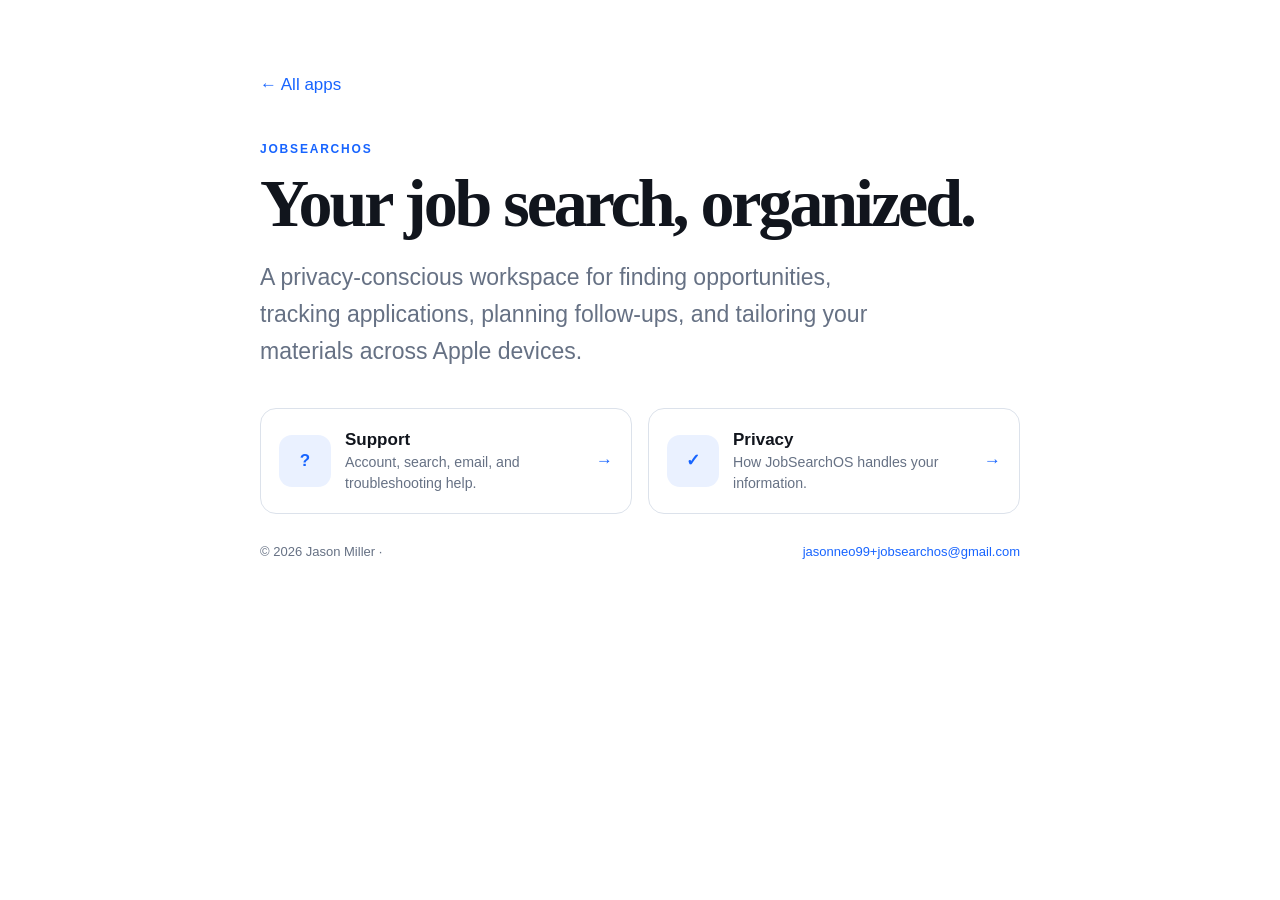
==== jobsearchos/index.html @ def7c67f "Add JobSearchOS support and privacy pages" ====
<!doctype html>
<html lang="en"><head><meta charset="utf-8"><meta name="viewport" content="width=device-width, initial-scale=1"><title>JobSearchOS — Make a Left</title><meta name="description" content="JobSearchOS product information, support, and privacy resources."><link rel="stylesheet" href="/styles.css"></head>
<body><main class="shell document"><a class="back" href="/">← All apps</a><p class="eyebrow">JOBSEARCHOS</p><h1>Your job search, organized.</h1><p class="lede">A privacy-conscious workspace for finding opportunities, tracking applications, planning follow-ups, and tailoring your materials across Apple devices.</p><section class="card-grid"><a class="card" href="/jobsearchos/support/"><span class="icon">?</span><span><strong>Support</strong><small>Account, search, email, and troubleshooting help.</small></span><span class="arrow">→</span></a><a class="card" href="/jobsearchos/privacy/"><span class="icon">✓</span><span><strong>Privacy</strong><small>How JobSearchOS handles your information.</small></span><span class="arrow">→</span></a></section><footer>© 2026 Jason Miller · <a href="mailto:jasonneo99+jobsearchos@gmail.com">jasonneo99+jobsearchos@gmail.com</a></footer></main></body></html>
---- styles.css ----
:root{--bg:#fff;--text:#11151d;--muted:#667184;--line:#dce2eb;--blue:#1764ff}*{box-sizing:border-box}html{scroll-behavior:smooth}body{margin:0;background:var(--bg);color:var(--text);font:17px/1.5 -apple-system,BlinkMacSystemFont,"SF Pro Text",sans-serif}a{color:inherit}.shell{width:min(1260px,calc(100% - 64px));margin:auto}.nav{height:88px;display:flex;align-items:center;justify-content:space-between;border-bottom:1px solid var(--line)}.nav a{text-decoration:none}.nav>div{display:flex;gap:44px;font-size:15px}.brand{font:700 30px/1 Georgia,serif;letter-spacing:-.03em}.hero{min-height:420px;display:grid;grid-template-columns:1.25fr .75fr;align-items:center;border-bottom:1px solid var(--line);padding:48px 12px}.hero h1,.document h1{margin:0;font:700 clamp(54px,6.2vw,88px)/.98 Georgia,serif;letter-spacing:-.045em}.lede{max-width:610px;color:var(--muted);font-size:23px;line-height:1.6}.orbit{position:relative;width:330px;height:330px;justify-self:center}.orbit i{position:absolute;inset:var(--n);border:1px solid #bdd1ff;border-radius:50%}.orbit i:nth-child(1){--n:15px}.orbit i:nth-child(2){--n:52px}.orbit i:nth-child(3){--n:90px}.orbit i:nth-child(4){--n:127px}.orbit b{position:absolute;inset:142px;border-radius:50%;background:var(--blue);box-shadow:0 8px 28px #1764ff66}.orbit span{position:absolute;width:9px;height:9px;border-radius:50%;background:var(--blue);left:40px;top:155px;box-shadow:106px -84px 0 -1px #1764ff,218px 80px 0 -1px #1764ff,138px 150px 0 -1px #1764ff}.product-row{display:grid;grid-template-columns:96px 1fr auto;gap:28px;align-items:center;padding:34px 20px;border-bottom:1px solid var(--line)}.app-icon{display:grid;width:82px;height:82px;place-items:center;border-radius:20px;background:radial-gradient(circle at 50% 38%,#74a6ff,#2464dd 45%,#111827 46%,#06080d);color:white;font:bold 34px Georgia,serif;box-shadow:0 8px 18px #11182733}.product-row h2{margin:0;font:700 38px/1.2 Georgia,serif}.product-row p{margin:6px 0;color:var(--muted);font-size:19px}.view,.link-rail a{color:var(--blue);text-decoration:none}.view{font-size:18px}.view span{padding-left:12px;font-size:24px}.link-rail{display:grid;grid-template-columns:repeat(3,1fr);gap:56px;padding:38px 20px;border-bottom:1px solid var(--line)}.link-rail article{min-height:135px}.link-rail h3{margin:0;font-size:17px}.link-rail p{color:var(--muted);font-size:15px}.link-rail a{font-size:14px}footer{display:flex;justify-content:space-between;padding:28px 0 44px;color:var(--muted);font-size:13px}footer a{color:var(--blue);text-decoration:none}.document{max-width:760px;padding-top:72px}.document .back{display:inline-block;margin-bottom:30px;color:var(--blue);text-decoration:none}.document h1{font-size:clamp(46px,7vw,68px)}.document h2{margin-top:2em;font-size:22px}.document p,.document li{color:var(--muted)}.document .eyebrow{color:var(--blue);font-size:12px;font-weight:800;letter-spacing:.15em}.document .card-grid{display:grid;grid-template-columns:1fr 1fr;gap:16px;margin-top:38px}.document .card{display:grid;grid-template-columns:52px 1fr auto;gap:14px;align-items:center;border:1px solid var(--line);padding:18px;border-radius:16px;text-decoration:none}.document .card strong,.document .card small{display:block}.document .card small{color:var(--muted)}.document .icon{display:grid;width:52px;height:52px;place-items:center;background:#eaf1ff;color:var(--blue);border-radius:13px;font-weight:800}.document .arrow{color:var(--blue)}@media(max-width:760px){.shell{width:min(100% - 32px,1260px)}.nav>div{gap:18px}.hero{grid-template-columns:1fr;min-height:auto;padding:70px 0}.orbit{width:230px;height:230px;margin-top:36px}.orbit i:nth-child(4){display:none}.orbit b{inset:92px}.orbit span{left:28px;top:105px}.product-row{grid-template-columns:70px 1fr}.app-icon{width:62px;height:62px}.view{grid-column:2}.link-rail{grid-template-columns:1fr;gap:10px}.document .card-grid{grid-template-columns:1fr}}
body{overflow-x:hidden}
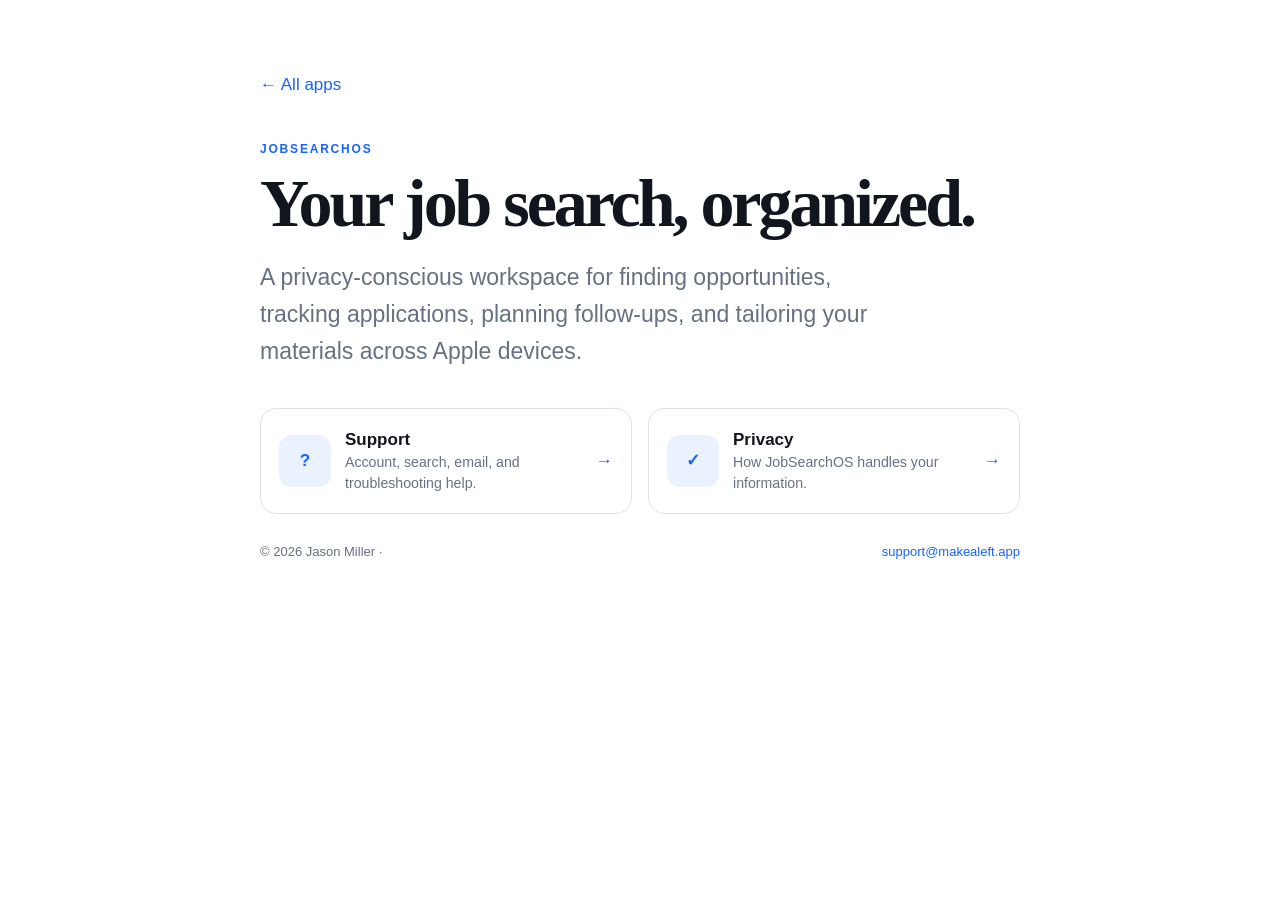
==== commit cea68a84: "Use makealeft.app support alias" ====
--- a/jobsearchos/index.html
+++ b/jobsearchos/index.html
@@ -1,3 +1,3 @@
 <!doctype html>
 <html lang="en"><head><meta charset="utf-8"><meta name="viewport" content="width=device-width, initial-scale=1"><title>JobSearchOS — Make a Left</title><meta name="description" content="JobSearchOS product information, support, and privacy resources."><link rel="stylesheet" href="/styles.css"></head>
-<body><main class="shell document"><a class="back" href="/">← All apps</a><p class="eyebrow">JOBSEARCHOS</p><h1>Your job search, organized.</h1><p class="lede">A privacy-conscious workspace for finding opportunities, tracking applications, planning follow-ups, and tailoring your materials across Apple devices.</p><section class="card-grid"><a class="card" href="/jobsearchos/support/"><span class="icon">?</span><span><strong>Support</strong><small>Account, search, email, and troubleshooting help.</small></span><span class="arrow">→</span></a><a class="card" href="/jobsearchos/privacy/"><span class="icon">✓</span><span><strong>Privacy</strong><small>How JobSearchOS handles your information.</small></span><span class="arrow">→</span></a></section><footer>© 2026 Jason Miller · <a href="mailto:jasonneo99+jobsearchos@gmail.com">jasonneo99+jobsearchos@gmail.com</a></footer></main></body></html>
+<body><main class="shell document"><a class="back" href="/">← All apps</a><p class="eyebrow">JOBSEARCHOS</p><h1>Your job search, organized.</h1><p class="lede">A privacy-conscious workspace for finding opportunities, tracking applications, planning follow-ups, and tailoring your materials across Apple devices.</p><section class="card-grid"><a class="card" href="/jobsearchos/support/"><span class="icon">?</span><span><strong>Support</strong><small>Account, search, email, and troubleshooting help.</small></span><span class="arrow">→</span></a><a class="card" href="/jobsearchos/privacy/"><span class="icon">✓</span><span><strong>Privacy</strong><small>How JobSearchOS handles your information.</small></span><span class="arrow">→</span></a></section><footer>© 2026 Jason Miller · <a href="mailto:support@makealeft.app">support@makealeft.app</a></footer></main></body></html>
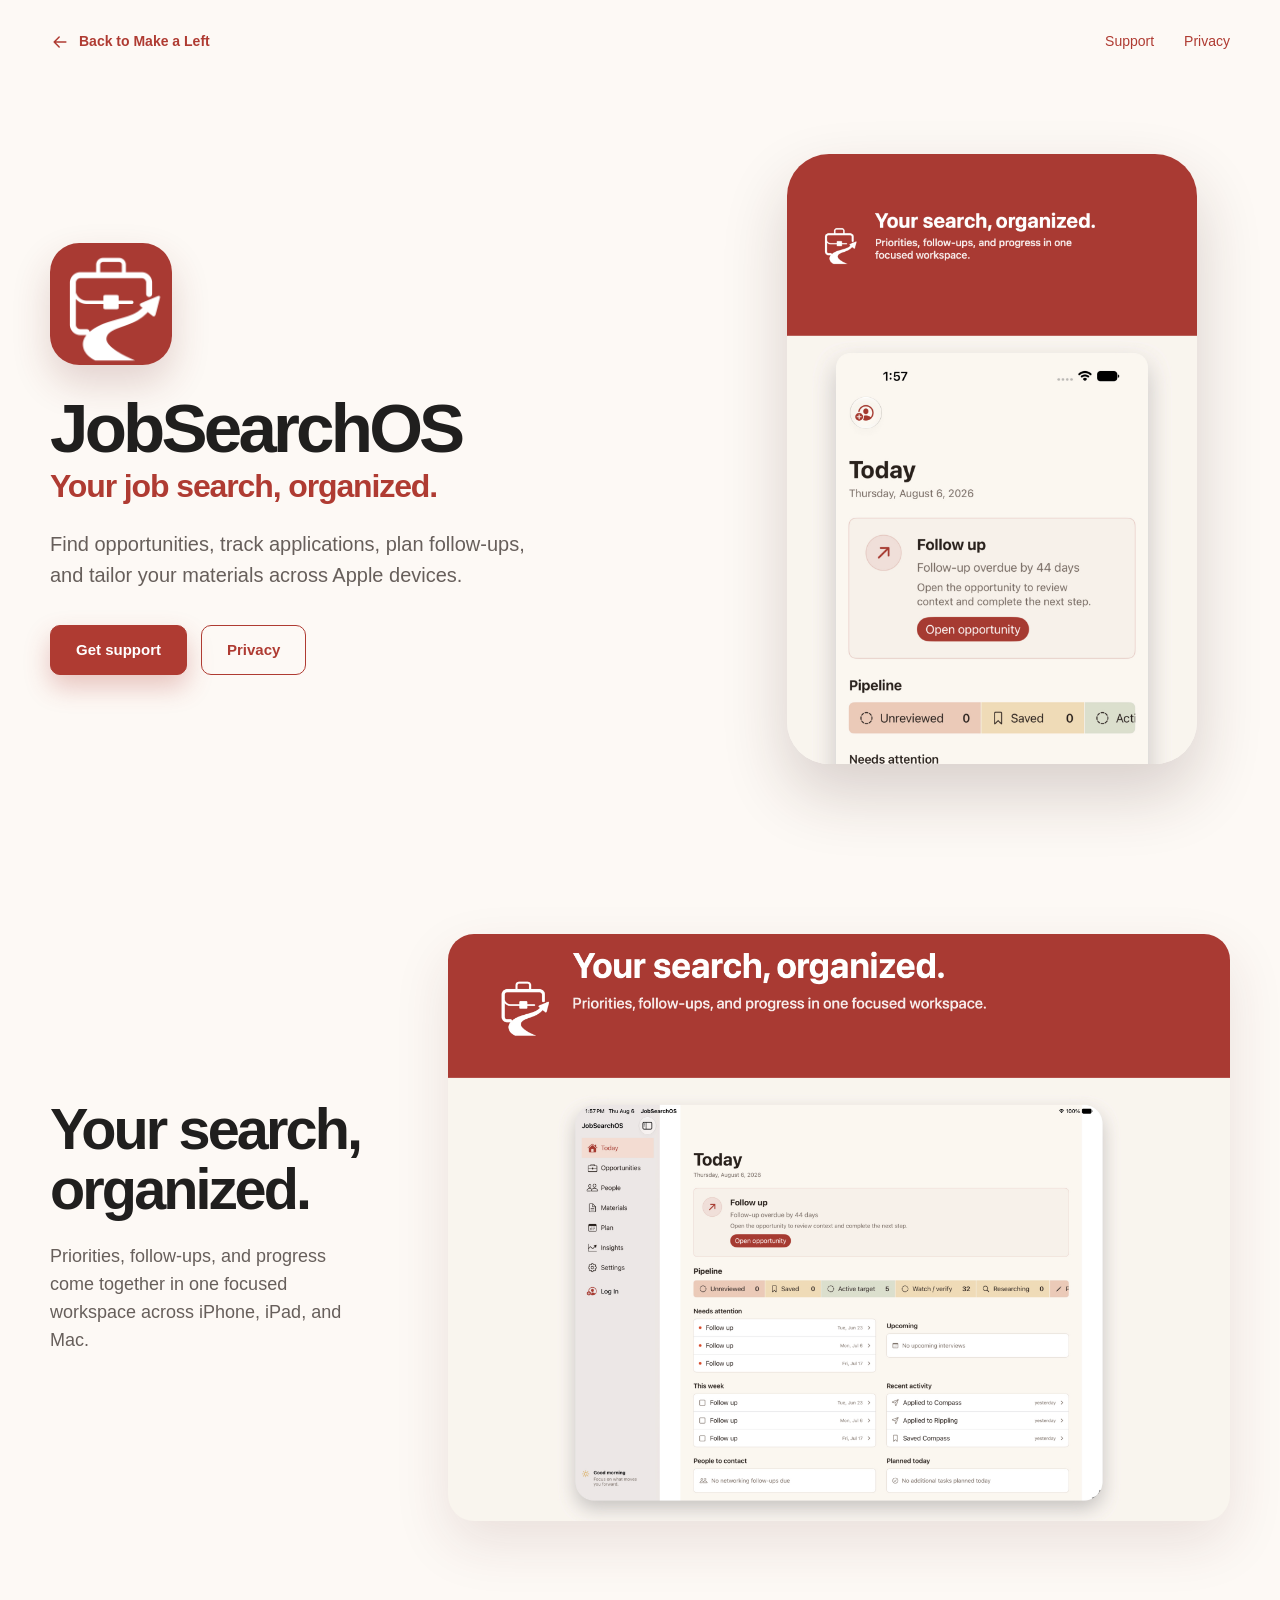
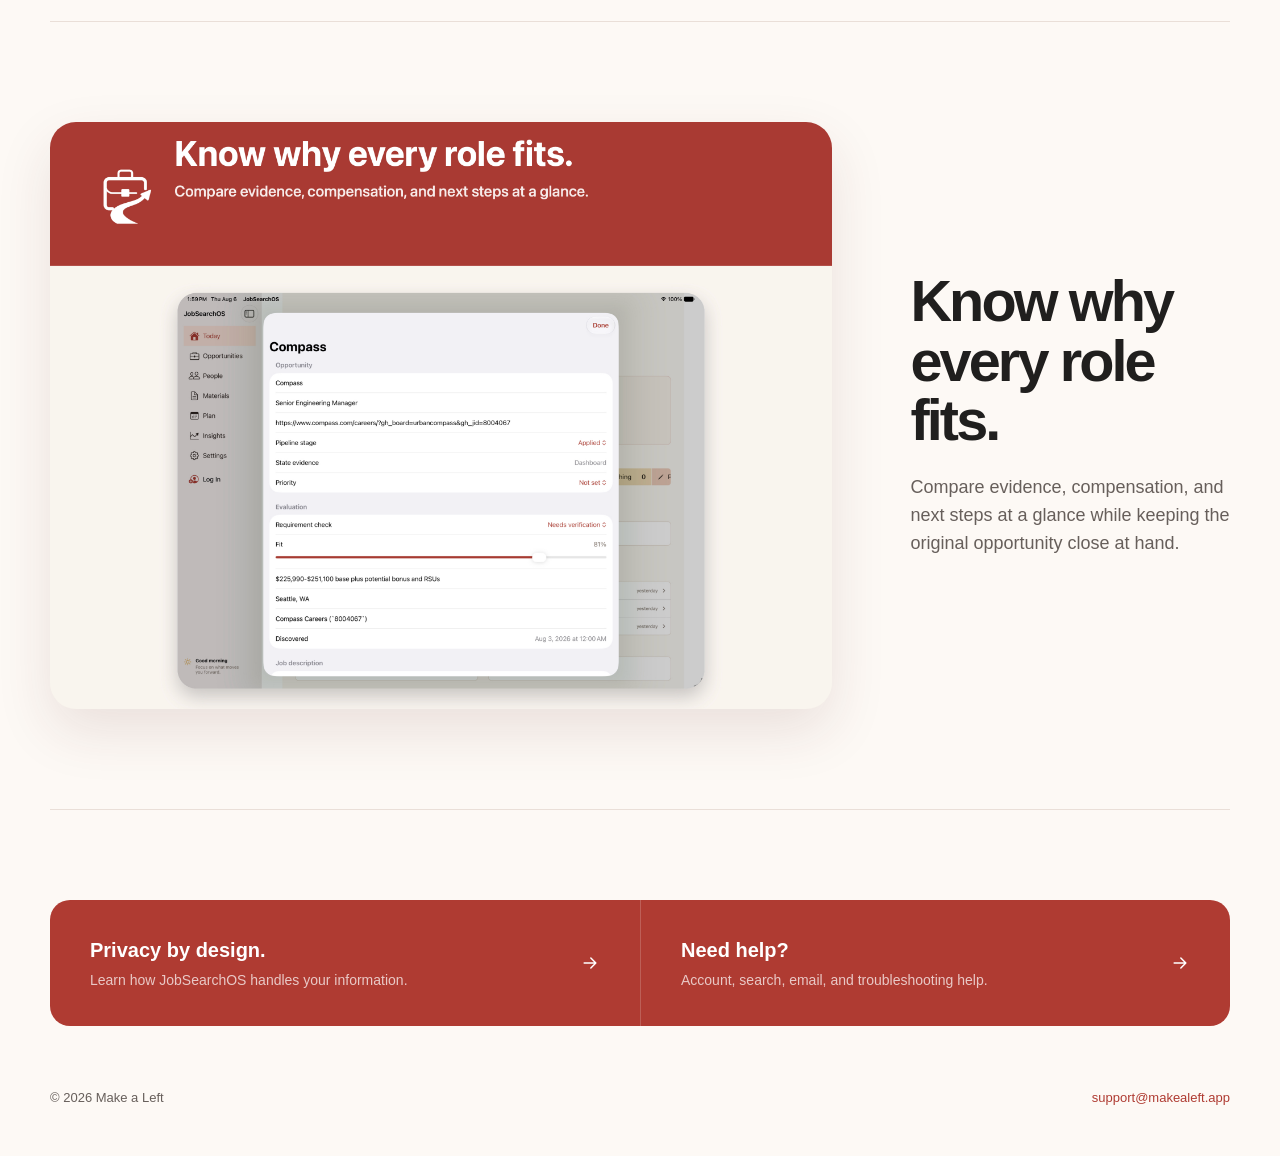
==== commit 10e18d3c: "Redesign app marketing pages" ====
--- a/jobsearchos/index.html
+++ b/jobsearchos/index.html
@@ -1,3 +1,64 @@
 <!doctype html>
-<html lang="en"><head><meta charset="utf-8"><meta name="viewport" content="width=device-width, initial-scale=1"><title>JobSearchOS — Make a Left</title><meta name="description" content="JobSearchOS product information, support, and privacy resources."><link rel="stylesheet" href="/styles.css"></head>
-<body><main class="shell document"><a class="back" href="/">← All apps</a><p class="eyebrow">JOBSEARCHOS</p><h1>Your job search, organized.</h1><p class="lede">A privacy-conscious workspace for finding opportunities, tracking applications, planning follow-ups, and tailoring your materials across Apple devices.</p><section class="card-grid"><a class="card" href="/jobsearchos/support/"><span class="icon">?</span><span><strong>Support</strong><small>Account, search, email, and troubleshooting help.</small></span><span class="arrow">→</span></a><a class="card" href="/jobsearchos/privacy/"><span class="icon">✓</span><span><strong>Privacy</strong><small>How JobSearchOS handles your information.</small></span><span class="arrow">→</span></a></section><footer>© 2026 Jason Miller · <a href="mailto:support@makealeft.app">support@makealeft.app</a></footer></main></body></html>
+<html lang="en">
+<head>
+  <meta charset="utf-8">
+  <meta name="viewport" content="width=device-width, initial-scale=1">
+  <title>JobSearchOS — Your job search, organized</title>
+  <meta name="description" content="Find opportunities, track applications, plan follow-ups, and tailor your materials across Apple devices with JobSearchOS.">
+  <link rel="stylesheet" href="/styles.css">
+</head>
+<body class="product-page jobsearch-page">
+  <main>
+    <nav class="product-nav product-wrap" aria-label="Product navigation">
+      <a href="/" class="back-link">
+        <svg viewBox="0 0 24 24" aria-hidden="true"><path d="M19 12H5m6-6-6 6 6 6"/></svg>
+        <span>Back to Make a Left</span>
+      </a>
+      <div><a href="/jobsearchos/support/">Support</a><a href="/jobsearchos/privacy/">Privacy</a></div>
+    </nav>
+
+    <header class="product-hero product-wrap job-hero">
+      <div class="product-intro">
+        <img class="product-icon" src="/jobsearchos/assets/app-icon.png" width="1024" height="1024" alt="JobSearchOS app icon">
+        <h1>JobSearchOS</h1>
+        <h2>Your job search, organized.</h2>
+        <p>Find opportunities, track applications, plan follow-ups, and tailor your materials across Apple devices.</p>
+        <div class="product-actions">
+          <a class="primary-action" href="/jobsearchos/support/">Get support</a>
+          <a class="secondary-action" href="/jobsearchos/privacy/">Privacy</a>
+        </div>
+      </div>
+      <figure class="phone-frame"><img src="/jobsearchos/assets/iphone-organized.png" width="1320" height="2868" alt="JobSearchOS Today view with follow-ups, pipeline, and upcoming activity"></figure>
+    </header>
+
+    <section class="feature-band product-wrap">
+      <div class="feature-copy">
+        <h2>Your search, organized.</h2>
+        <p>Priorities, follow-ups, and progress come together in one focused workspace across iPhone, iPad, and Mac.</p>
+      </div>
+      <figure class="marketing-frame"><img src="/jobsearchos/assets/ipad-organized.png" width="2752" height="2064" loading="lazy" alt="JobSearchOS Today workspace on iPad"></figure>
+    </section>
+
+    <section class="feature-band feature-reverse product-wrap">
+      <div class="feature-copy">
+        <h2>Know why every role fits.</h2>
+        <p>Compare evidence, compensation, and next steps at a glance while keeping the original opportunity close at hand.</p>
+      </div>
+      <figure class="marketing-frame"><img src="/jobsearchos/assets/ipad-fit.png" width="2752" height="2064" loading="lazy" alt="JobSearchOS opportunity details and fit assessment on iPad"></figure>
+    </section>
+
+    <section class="resource-rail product-wrap" aria-label="JobSearchOS resources">
+      <a href="/jobsearchos/privacy/">
+        <span><strong>Privacy by design.</strong><small>Learn how JobSearchOS handles your information.</small></span>
+        <svg viewBox="0 0 24 24" aria-hidden="true"><path d="M5 12h14m-6-6 6 6-6 6"/></svg>
+      </a>
+      <a href="/jobsearchos/support/">
+        <span><strong>Need help?</strong><small>Account, search, email, and troubleshooting help.</small></span>
+        <svg viewBox="0 0 24 24" aria-hidden="true"><path d="M5 12h14m-6-6 6 6-6 6"/></svg>
+      </a>
+    </section>
+
+    <footer class="product-footer product-wrap"><span>© 2026 Make a Left</span><a href="mailto:support@makealeft.app">support@makealeft.app</a></footer>
+  </main>
+</body>
+</html>
--- a/styles.css
+++ b/styles.css
@@ -1,2 +1,92 @@
 :root{--bg:#fff;--text:#11151d;--muted:#667184;--line:#dce2eb;--blue:#1764ff}*{box-sizing:border-box}html{scroll-behavior:smooth}body{margin:0;background:var(--bg);color:var(--text);font:17px/1.5 -apple-system,BlinkMacSystemFont,"SF Pro Text",sans-serif}a{color:inherit}.shell{width:min(1260px,calc(100% - 64px));margin:auto}.nav{height:88px;display:flex;align-items:center;justify-content:space-between;border-bottom:1px solid var(--line)}.nav a{text-decoration:none}.nav>div{display:flex;gap:44px;font-size:15px}.brand{font:700 30px/1 Georgia,serif;letter-spacing:-.03em}.hero{min-height:420px;display:grid;grid-template-columns:1.25fr .75fr;align-items:center;border-bottom:1px solid var(--line);padding:48px 12px}.hero h1,.document h1{margin:0;font:700 clamp(54px,6.2vw,88px)/.98 Georgia,serif;letter-spacing:-.045em}.lede{max-width:610px;color:var(--muted);font-size:23px;line-height:1.6}.orbit{position:relative;width:330px;height:330px;justify-self:center}.orbit i{position:absolute;inset:var(--n);border:1px solid #bdd1ff;border-radius:50%}.orbit i:nth-child(1){--n:15px}.orbit i:nth-child(2){--n:52px}.orbit i:nth-child(3){--n:90px}.orbit i:nth-child(4){--n:127px}.orbit b{position:absolute;inset:142px;border-radius:50%;background:var(--blue);box-shadow:0 8px 28px #1764ff66}.orbit span{position:absolute;width:9px;height:9px;border-radius:50%;background:var(--blue);left:40px;top:155px;box-shadow:106px -84px 0 -1px #1764ff,218px 80px 0 -1px #1764ff,138px 150px 0 -1px #1764ff}.product-row{display:grid;grid-template-columns:96px 1fr auto;gap:28px;align-items:center;padding:34px 20px;border-bottom:1px solid var(--line)}.app-icon{display:grid;width:82px;height:82px;place-items:center;border-radius:20px;background:radial-gradient(circle at 50% 38%,#74a6ff,#2464dd 45%,#111827 46%,#06080d);color:white;font:bold 34px Georgia,serif;box-shadow:0 8px 18px #11182733}.product-row h2{margin:0;font:700 38px/1.2 Georgia,serif}.product-row p{margin:6px 0;color:var(--muted);font-size:19px}.view,.link-rail a{color:var(--blue);text-decoration:none}.view{font-size:18px}.view span{padding-left:12px;font-size:24px}.link-rail{display:grid;grid-template-columns:repeat(3,1fr);gap:56px;padding:38px 20px;border-bottom:1px solid var(--line)}.link-rail article{min-height:135px}.link-rail h3{margin:0;font-size:17px}.link-rail p{color:var(--muted);font-size:15px}.link-rail a{font-size:14px}footer{display:flex;justify-content:space-between;padding:28px 0 44px;color:var(--muted);font-size:13px}footer a{color:var(--blue);text-decoration:none}.document{max-width:760px;padding-top:72px}.document .back{display:inline-block;margin-bottom:30px;color:var(--blue);text-decoration:none}.document h1{font-size:clamp(46px,7vw,68px)}.document h2{margin-top:2em;font-size:22px}.document p,.document li{color:var(--muted)}.document .eyebrow{color:var(--blue);font-size:12px;font-weight:800;letter-spacing:.15em}.document .card-grid{display:grid;grid-template-columns:1fr 1fr;gap:16px;margin-top:38px}.document .card{display:grid;grid-template-columns:52px 1fr auto;gap:14px;align-items:center;border:1px solid var(--line);padding:18px;border-radius:16px;text-decoration:none}.document .card strong,.document .card small{display:block}.document .card small{color:var(--muted)}.document .icon{display:grid;width:52px;height:52px;place-items:center;background:#eaf1ff;color:var(--blue);border-radius:13px;font-weight:800}.document .arrow{color:var(--blue)}@media(max-width:760px){.shell{width:min(100% - 32px,1260px)}.nav>div{gap:18px}.hero{grid-template-columns:1fr;min-height:auto;padding:70px 0}.orbit{width:230px;height:230px;margin-top:36px}.orbit i:nth-child(4){display:none}.orbit b{inset:92px}.orbit span{left:28px;top:105px}.product-row{grid-template-columns:70px 1fr}.app-icon{width:62px;height:62px}.view{grid-column:2}.link-rail{grid-template-columns:1fr;gap:10px}.document .card-grid{grid-template-columns:1fr}}
 body{overflow-x:hidden}
+
+/* Product marketing pages */
+.product-page{--product-bg:#fff;--product-ink:#101828;--product-muted:#667085;--product-accent:#1764ff;--product-dark:#06172e;--product-line:#dfe6ef;background:var(--product-bg);color:var(--product-ink);font:17px/1.55 -apple-system,BlinkMacSystemFont,"SF Pro Display","SF Pro Text",sans-serif}
+.product-page *{box-sizing:border-box}
+.product-page main{overflow:hidden}
+.product-wrap{width:min(1180px,calc(100% - 64px));margin-inline:auto}
+.product-nav{height:84px;display:flex;align-items:center;justify-content:space-between;font-size:14px}
+.product-nav a{text-decoration:none}
+.product-nav>div{display:flex;gap:30px}
+.back-link{display:inline-flex;align-items:center;gap:9px;font-weight:600}
+.back-link svg,.resource-rail svg{width:20px;height:20px;fill:none;stroke:currentColor;stroke-width:1.8;stroke-linecap:round;stroke-linejoin:round}
+.product-hero{min-height:650px;display:grid;grid-template-columns:minmax(300px,.8fr) minmax(0,1.45fr);gap:70px;align-items:center;padding:70px 0 95px}
+.product-intro{position:relative;z-index:1}
+.product-icon{display:block;width:122px;height:122px;object-fit:cover;border-radius:27%;box-shadow:0 18px 42px #07172d38}
+.product-intro h1{margin:30px 0 6px;font-size:clamp(50px,5.4vw,76px);line-height:.98;letter-spacing:-.055em}
+.product-intro h2{margin:0;font-size:clamp(27px,2.5vw,38px);line-height:1.12;letter-spacing:-.035em;color:var(--product-accent)}
+.product-intro>p{max-width:500px;margin:24px 0 0;color:var(--product-muted);font-size:20px;line-height:1.55}
+.product-actions{display:flex;gap:14px;margin-top:34px}
+.product-actions a{display:inline-flex;min-height:50px;align-items:center;justify-content:center;padding:0 25px;border:1px solid var(--product-accent);border-radius:10px;text-decoration:none;font-size:15px;font-weight:700;transition:transform .2s ease,box-shadow .2s ease,background .2s ease}
+.product-actions a:hover{transform:translateY(-2px)}
+.primary-action{background:var(--product-accent);color:white;box-shadow:0 12px 26px color-mix(in srgb,var(--product-accent) 28%,transparent)}
+.secondary-action{color:var(--product-accent)}
+.product-frame,.marketing-frame,.phone-frame{margin:0}
+.product-frame{overflow:hidden;border:1px solid #d8e0ea;border-radius:18px;background:white;box-shadow:0 24px 65px #06172e24}
+.product-frame img,.marketing-frame img,.phone-frame img{display:block;width:100%;height:auto}
+.hero-frame{transform:perspective(1400px) rotateY(-2deg)}
+.memorypilot-page{--product-bg:#fff;--product-ink:#07172d;--product-muted:#5b687a;--product-accent:#087cf0;--product-dark:#03152f;--product-line:#d9e4ef}
+.memorypilot-page .product-nav,.memorypilot-page .product-hero{color:white}
+.memorypilot-page main{background:linear-gradient(var(--product-dark) 0 760px,#fff 760px)}
+.memorypilot-page .product-nav a{color:#b9dbff}
+.memorypilot-page .product-intro h2{color:white}
+.memorypilot-page .product-intro>p{color:#c1cede}
+.feature-band{display:grid;grid-template-columns:minmax(220px,.58fr) minmax(0,1.42fr);gap:78px;align-items:center;padding:110px 0;border-bottom:1px solid var(--product-line)}
+.feature-band.feature-reverse{grid-template-columns:minmax(0,1.42fr) minmax(220px,.58fr)}
+.feature-reverse .feature-copy{order:2}
+.feature-reverse figure{order:1}
+.feature-copy h2{margin:0;font-size:clamp(38px,4.5vw,62px);line-height:1.03;letter-spacing:-.05em}
+.feature-copy>p:not(.feature-label){margin:24px 0 0;color:var(--product-muted);font-size:18px}
+.feature-label{margin:0 0 18px;color:var(--product-accent);font-size:12px;font-weight:800;letter-spacing:.13em;text-transform:uppercase}
+.resource-rail{display:grid;grid-template-columns:1fr 1fr;margin-top:90px;margin-bottom:42px;border-radius:20px;background:var(--product-dark);color:white;overflow:hidden}
+.resource-rail a{display:grid;grid-template-columns:1fr auto;gap:24px;align-items:center;padding:35px 40px;text-decoration:none}
+.resource-rail a+a{border-left:1px solid #ffffff2f}
+.resource-rail strong,.resource-rail small{display:block}
+.resource-rail strong{font-size:20px}
+.resource-rail small{margin-top:4px;color:#ffffffb8;font-size:14px}
+.resource-rail svg{color:var(--product-accent)}
+.product-footer{display:flex;justify-content:space-between;padding:20px 0 48px;color:var(--product-muted);font-size:13px}
+.product-footer a{color:var(--product-accent);text-decoration:none}
+
+.jobsearch-page{--product-bg:#fdf9f5;--product-ink:#201f1e;--product-muted:#675f5b;--product-accent:#af3b32;--product-dark:#a9352e;--product-line:#eadfd8;background:#fdf9f5}
+.jobsearch-page .product-nav a{color:var(--product-accent)}
+.jobsearch-page .product-hero{min-height:720px;grid-template-columns:minmax(360px,1fr) minmax(300px,.75fr);padding-bottom:70px}
+.jobsearch-page .product-icon{border-radius:24%;box-shadow:0 18px 38px #6e2a2430}
+.jobsearch-page .phone-frame{justify-self:center;width:min(410px,100%);max-height:610px;overflow:hidden;border-radius:42px;box-shadow:0 30px 65px #3d1e1830}
+.jobsearch-page .phone-frame img{margin-top:-1px}
+.jobsearch-page .marketing-frame{overflow:hidden;border-radius:26px;background:#f5ede7;box-shadow:0 22px 55px #55261f1d}
+.jobsearch-page .feature-band{padding-block:100px}
+.jobsearch-page .resource-rail{background:var(--product-accent)}
+.jobsearch-page .resource-rail svg{color:white}
+
+@media(max-width:900px){
+  .product-hero,.jobsearch-page .product-hero{grid-template-columns:1fr;gap:55px;padding-top:40px}
+  .product-intro{text-align:center}
+  .product-icon{margin-inline:auto}
+  .product-intro>p{margin-inline:auto}
+  .product-actions{justify-content:center}
+  .hero-frame{transform:none}
+  .feature-band,.feature-band.feature-reverse{grid-template-columns:1fr;gap:42px;padding:80px 0}
+  .feature-reverse .feature-copy,.feature-reverse figure{order:initial}
+  .feature-copy{text-align:center;max-width:650px;margin:auto}
+  .jobsearch-page .phone-frame{width:min(360px,75vw);max-height:560px}
+}
+@media(max-width:640px){
+  .product-wrap{width:min(100% - 32px,1180px)}
+  .product-nav{height:70px}.product-nav>div{gap:16px}
+  .product-nav>div a:first-child{display:none}
+  .product-hero,.jobsearch-page .product-hero{min-height:auto;padding:42px 0 70px}
+  .product-icon{width:96px;height:96px}
+  .product-intro h1{margin-top:24px;font-size:45px}
+  .product-intro h2{font-size:28px}
+  .product-intro>p{font-size:17px}
+  .memorypilot-page main{background:linear-gradient(var(--product-dark) 0 710px,#fff 710px)}
+  .product-frame{border-radius:12px}
+  .feature-band,.jobsearch-page .feature-band{padding:68px 0}
+  .feature-copy h2{font-size:38px}
+  .resource-rail{grid-template-columns:1fr;margin-top:60px}
+  .resource-rail a{padding:28px 24px}.resource-rail a+a{border-left:0;border-top:1px solid #ffffff2f}
+  .product-footer{flex-direction:column;gap:8px;text-align:center}
+}
+@media(prefers-reduced-motion:reduce){.product-actions a{transition:none}}
